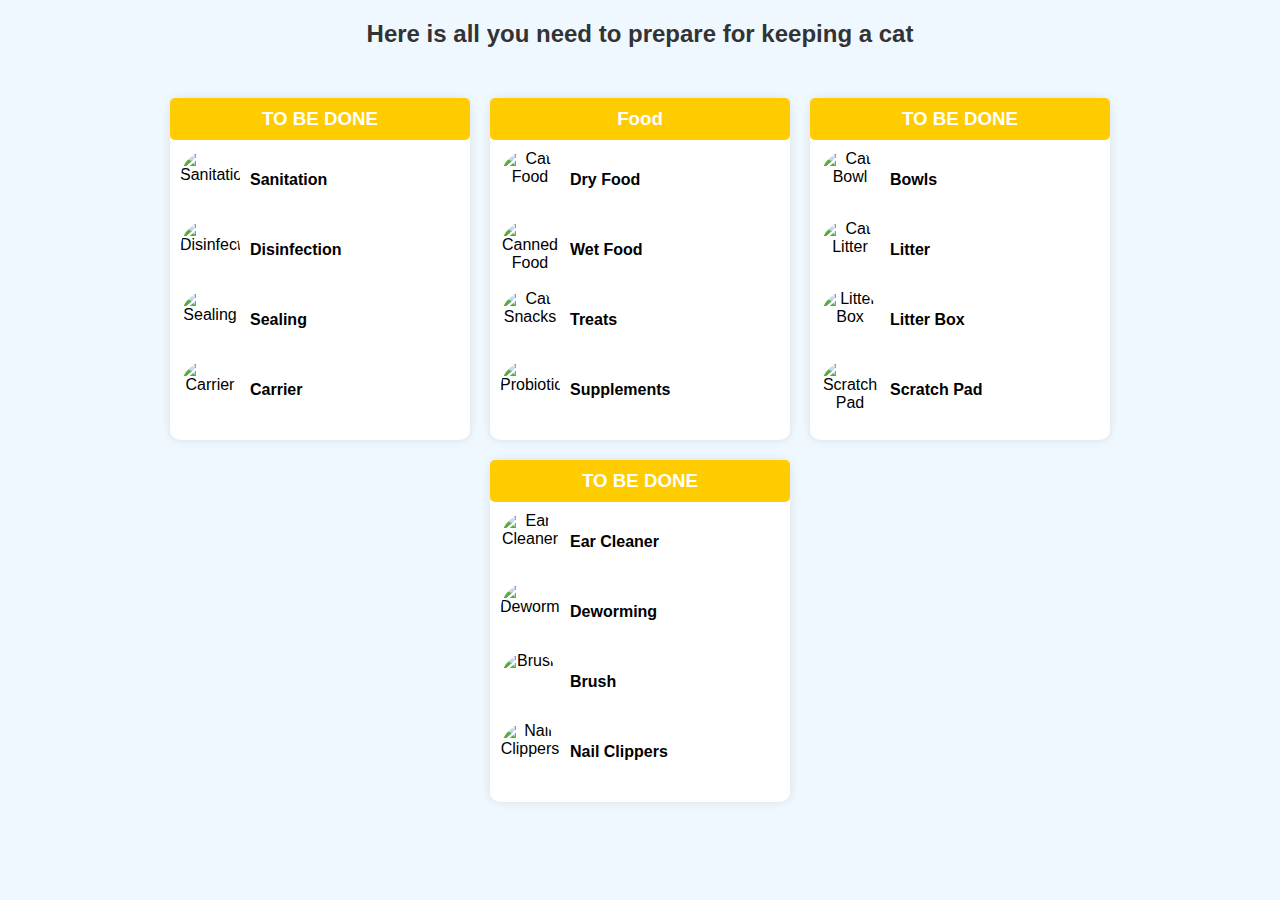
==== src/pages/prep-list.html @ 82d86612 "Create prep list page, create css for prep list" ====
<!doctype html>
<html lang="en-US">
<head>
    <meta charset="utf-8" />
    <meta name="viewport" content="width=device-width" />
    <meta name="author" content="Qianni Wang" />
    <meta name="description" content="A web to show Katrina's cute cats" />
    <title>Kat's Cats</title>
    <link rel="icon" href="favicon.ico" type="image/x-icon" />
    <link rel="stylesheet" href="../static/css/prep-list-style.css" />
</head>
<body>
    <h2>Here is all you need to prepare for keeping a cat</h2>
    <div class="container">
        <div class="section">
            <h3>TO BE DONE</h3>
            <div class="item"><img src="images/sanitation.png" alt="Sanitation"><span>Sanitation</span></div>
            <div class="item"><img src="images/disinfection.png" alt="Disinfection"><span>Disinfection</span></div>
            <div class="item"><img src="images/sealing.png" alt="Sealing"><span>Sealing</span></div>
            <div class="item"><img src="images/carrier.png" alt="Carrier"><span>Carrier</span></div>
        </div>
        <div class="section">
            <h3>Food</h3>
            <div class="item"><img src="images/cat-food.png" alt="Cat Food"><span>Dry Food</span></div>
            <div class="item"><img src="images/canned-food.png" alt="Canned Food"><span>Wet Food</span></div>
            <div class="item"><img src="images/cat-snacks.png" alt="Cat Snacks"><span>Treats</span></div>
            <div class="item"><img src="images/probiotics.png" alt="Probiotics"><span>Supplements</span></div>
        </div>
        <div class="section">
            <h3>TO BE DONE</h3>
            <div class="item"><img src="images/cat-bowl.png" alt="Cat Bowl"><span>Bowls</span></div>
            <div class="item"><img src="images/cat-litter.png" alt="Cat Litter"><span>Litter</span></div>
            <div class="item"><img src="images/litter-box.png" alt="Litter Box"><span>Litter Box</span></div>
            <div class="item"><img src="images/scratch-pad.png" alt="Scratch Pad"><span>Scratch Pad</span></div>
        </div>
        <div class="section">
            <h3>TO BE DONE</h3>
            <div class="item"><img src="images/ear-cleaner.png" alt="Ear Cleaner"><span>Ear Cleaner</span></div>
            <div class="item"><img src="images/deworming.png" alt="Deworming"><span>Deworming</span></div>
            <div class="item"><img src="images/brush.png" alt="Brush"><span>Brush</span></div>
            <div class="item"><img src="images/nail-clippers.png" alt="Nail Clippers"><span>Nail Clippers</span></div>
        </div>
    </div>
</body>
</html>
---- src/static/css/prep-list-style.css ----
body {
    font-family: Arial, sans-serif;
    background-color: #f0f8ff;
    margin: 0;
    padding: 0;
    text-align: center;
}

h2 {
    color: #333;
    margin-top: 20px;
}

.container {
    display: flex;
    flex-wrap: wrap;
    justify-content: center;
    padding: 20px;
}

.section {
    background-color: #fff;
    border-radius: 10px;
    box-shadow: 0 0 10px rgba(0, 0, 0, 0.1);
    margin: 10px;
    padding: 10px;
    width: 280px;
}

.section h3 {
    background-color: #ffcc00;
    border-radius: 5px;
    margin: -10px -10px 10px -10px;
    padding: 10px;
    color: #fff;
}

.item {
    display: flex;
    align-items: center;
    margin: 10px 0;
}

.item img {
    border-radius: 50%;
    height: 60px;
    margin-right: 10px;
    width: 60px;
}

.item span {
    font-size: 16px;
    font-weight: bold;
}
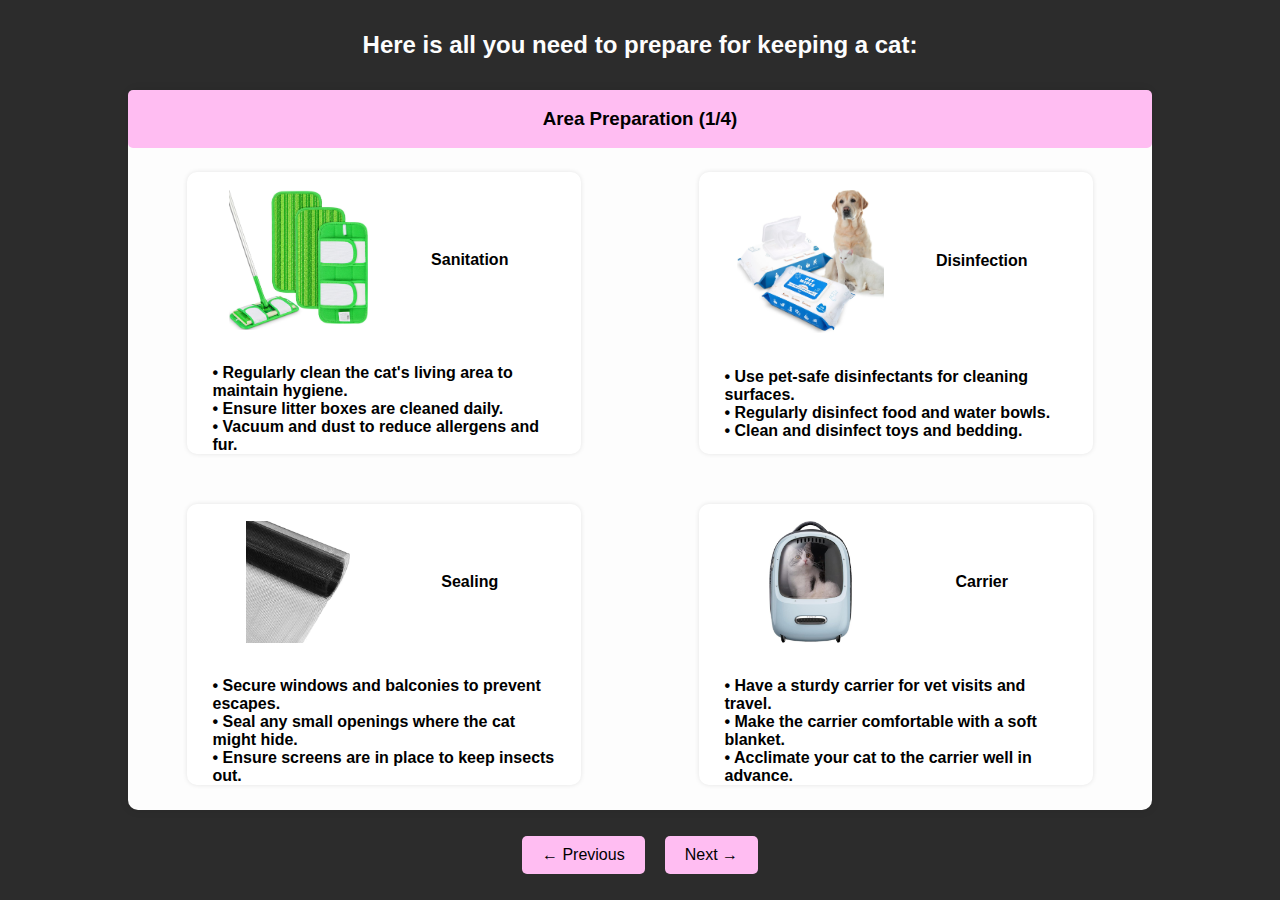
==== commit 6a08a6ce: "Changed Prep Page" ====
--- a/src/pages/prep-list.html
+++ b/src/pages/prep-list.html
@@ -2,7 +2,7 @@
 <html lang="en-US">
 <head>
     <meta charset="utf-8" />
-    <meta name="viewport" content="width=device-width" />
+    <meta name="viewport" content="width=device-width, initial-scale=1.0" />
     <meta name="author" content="Qianni Wang" />
     <meta name="description" content="A web to show Katrina's cute cats" />
     <title>Kat's Cats</title>
@@ -10,36 +10,212 @@
     <link rel="stylesheet" href="../static/css/prep-list-style.css" />
 </head>
 <body>
-    <h2>Here is all you need to prepare for keeping a cat</h2>
+    <h2 id="topLine">Here is all you need to prepare for keeping a cat:</h2>
     <div class="container">
-        <div class="section">
-            <h3>TO BE DONE</h3>
-            <div class="item"><img src="images/sanitation.png" alt="Sanitation"><span>Sanitation</span></div>
-            <div class="item"><img src="images/disinfection.png" alt="Disinfection"><span>Disinfection</span></div>
-            <div class="item"><img src="images/sealing.png" alt="Sealing"><span>Sealing</span></div>
-            <div class="item"><img src="images/carrier.png" alt="Carrier"><span>Carrier</span></div>
-        </div>
-        <div class="section">
-            <h3>Food</h3>
-            <div class="item"><img src="images/cat-food.png" alt="Cat Food"><span>Dry Food</span></div>
-            <div class="item"><img src="images/canned-food.png" alt="Canned Food"><span>Wet Food</span></div>
-            <div class="item"><img src="images/cat-snacks.png" alt="Cat Snacks"><span>Treats</span></div>
-            <div class="item"><img src="images/probiotics.png" alt="Probiotics"><span>Supplements</span></div>
-        </div>
-        <div class="section">
-            <h3>TO BE DONE</h3>
-            <div class="item"><img src="images/cat-bowl.png" alt="Cat Bowl"><span>Bowls</span></div>
-            <div class="item"><img src="images/cat-litter.png" alt="Cat Litter"><span>Litter</span></div>
-            <div class="item"><img src="images/litter-box.png" alt="Litter Box"><span>Litter Box</span></div>
-            <div class="item"><img src="images/scratch-pad.png" alt="Scratch Pad"><span>Scratch Pad</span></div>
-        </div>
-        <div class="section">
-            <h3>TO BE DONE</h3>
-            <div class="item"><img src="images/ear-cleaner.png" alt="Ear Cleaner"><span>Ear Cleaner</span></div>
-            <div class="item"><img src="images/deworming.png" alt="Deworming"><span>Deworming</span></div>
-            <div class="item"><img src="images/brush.png" alt="Brush"><span>Brush</span></div>
-            <div class="item"><img src="images/nail-clippers.png" alt="Nail Clippers"><span>Nail Clippers</span></div>
+        <div class="sections-wrapper">
+            <div class="section">
+                <h3>Area Preparation (1/4)</h3>
+                <div class="items-grid">
+                    <div class="item">
+                        <div class="item-top">
+                            <div class="itemImage" alt="Sanitation" style="background: url('../static/images/prep-list/cleaning.jpg') no-repeat center center; background-size: cover;"></div>
+                            <span>Sanitation</span>
+                        </div>
+                        <span class="item-bottom">
+                            • Regularly clean the cat's living area to maintain hygiene.<br>
+                            • Ensure litter boxes are cleaned daily.<br>
+                            • Vacuum and dust to reduce allergens and fur.
+                        </span>
+                    </div>
+                    <div class="item">
+                        <div class="item-top">
+                            <div class="itemImage" alt="Disinfection" style="background: url('../static/images/prep-list/pet-wipes.jpg') no-repeat center center; background-size: cover;"></div>
+                            <span>Disinfection</span>
+                        </div>
+                        <span class="item-bottom">
+                            • Use pet-safe disinfectants for cleaning surfaces.<br>
+                            • Regularly disinfect food and water bowls.<br>
+                            • Clean and disinfect toys and bedding.
+                        </span>
+                    </div>
+                    <div class="item">
+                        <div class="item-top">
+                            <div class="itemImage" alt="Sealing" style="background: url('../static/images/prep-list/fly-screen.png') no-repeat center center; background-size: cover;"></div>
+                            <span>Sealing</span>
+                        </div>
+                        <span class="item-bottom">
+                            • Secure windows and balconies to prevent escapes.<br>
+                            • Seal any small openings where the cat might hide.<br>
+                            • Ensure screens are in place to keep insects out.
+                        </span>
+                    </div>
+                    <div class="item">
+                        <div class="item-top">
+                            <div class="itemImage" alt="Carrier" style="background: url('../static/images/prep-list/carrier.jpg') no-repeat center center; background-size: cover;"></div>
+                            <span>Carrier</span>
+                        </div>
+                        <span class="item-bottom">
+                            • Have a sturdy carrier for vet visits and travel.<br>
+                            • Make the carrier comfortable with a soft blanket.<br>
+                            • Acclimate your cat to the carrier well in advance.
+                        </span>
+                    </div>
+                </div>
+            </div>
+            <div class="section">
+                <h3>Food (2/4)</h3>
+                <div class="items-grid">
+                    <div class="item">
+                        <div class="item-top">
+                            <div class="itemImage" alt="Cat Food" style="background: url('../static/images/prep-list/dry-food.jpg') no-repeat center center; background-size: cover;"></div>
+                            <span>Dry Food</span>
+                        </div>
+                        <span class="item-bottom">
+                            • Provide high-quality dry food for daily nutrition.<br>
+                            • Ensure fresh dry food is available at all times.<br>
+                            • Monitor portion sizes to avoid overfeeding.
+                        </span>
+                    </div>
+                    <div class="item">
+                        <div class="item-top">
+                            <div class="itemImage" alt="Canned Food" style="background: url('../static/images/prep-list/canned-food.jpg') no-repeat center center; background-size: cover;"></div>
+                            <span>Wet Food</span>
+                        </div>
+                        <span class="item-bottom">
+                            • Include wet food for variety and hydration.<br>
+                            • Serve wet food in clean bowls, and refrigerate leftovers.<br>
+                            • Gradually introduce new wet food to avoid digestive issues.
+                        </span>
+                    </div>
+                    <div class="item">
+                        <div class="item-top">
+                            <div class="itemImage" alt="Cat Snacks" style="background: url('../static/images/prep-list/treats.jpg') no-repeat center center; background-size: cover;"></div>
+                            <span>Treats</span>
+                        </div>
+                        <span class="item-bottom">
+                            • Use treats for training and positive reinforcement.<br>
+                            • Choose healthy treats without too many additives.<br>
+                            • Limit treats to avoid excessive calorie intake.
+                        </span>
+                    </div>
+                    <div class="item">
+                        <div class="item-top">
+                            <div class="itemImage" alt="Probiotics" style="background: url('../static/images/prep-list/supplements.jpg') no-repeat center center; background-size: cover;"></div>
+                            <span>Supplements</span>
+                        </div>
+                        <span class="item-bottom">
+                            • Provide supplements as needed for health conditions.<br>
+                            • Consult with your vet before giving new supplements.<br>
+                            • Use supplements to support coat, digestion, and joint health.
+                        </span>
+                    </div>
+                </div>
+            </div>
+            <div class="section">
+                <h3>Environment (3/4)</h3>
+                <div class="items-grid">
+                    <div class="item">
+                        <div class="item-top">
+                            <div class="itemImage" alt="Cat Bowl" style="background: url('../static/images/prep-list/pet-fountain.jpg') no-repeat center center; background-size: cover;"></div>
+                            <span>Bowls</span>
+                        </div>
+                        <span class="item-bottom">
+                            • Provide clean, fresh water daily using bowls or a fountain.<br>
+                            • Use separate bowls for food and water.<br>
+                            • Choose stainless steel or ceramic bowls for hygiene.
+                        </span>
+                    </div>
+                    <div class="item">
+                        <div class="item-top">
+                            <div class="itemImage" alt="Cat Litter" style="background: url('../static/images/prep-list/cat-litter.jpg') no-repeat center center; background-size: cover;"></div>
+                            <span>Litter</span>
+                        </div>
+                        <span class="item-bottom">
+                            • Use clumping or non-clumping litter based on preference.<br>
+                            • Maintain multiple litter boxes in multi-cat households.<br>
+                            • Keep litter boxes in quiet, accessible locations.
+                        </span>
+                    </div>
+                    <div class="item">
+                        <div class="item-top">
+                            <div class="itemImage" alt="Litter Box" style="background: url('../static/images/prep-list/litter-box.jpg') no-repeat center center; background-size: cover;"></div>
+                            <span>Litter Box</span>
+                        </div>
+                        <span class="item-bottom">
+                            • Clean litter boxes daily to reduce odors.<br>
+                            • Provide one litter box per cat, plus one extra.<br>
+                            • Use unscented litter to avoid deterring the cat.
+                        </span>
+                    </div>
+                    <div class="item">
+                        <div class="item-top">
+                            <div class="itemImage" alt="Scratch Pad" style="background: url('../static/images/prep-list/cat-tree.jpg') no-repeat center center; background-size: cover;"></div>
+                            <span>Scratch Pad</span>
+                        </div>
+                        <span class="item-bottom">
+                            • Provide scratching posts to protect furniture.<br>
+                            • Choose sturdy, tall posts for full-body stretching.<br>
+                            • Use catnip or toys to encourage scratching on posts.
+                        </span>
+                    </div>
+                </div>
+            </div>
+            <div class="section">
+                <h3>Health (4/4)</h3>
+                <div class="items-grid">
+                    <div class="item">
+                        <div class="item-top">
+                            <div class="itemImage" alt="Ear Cleaner" style="background: url('../static/images/prep-list/ear-cleaner.jpg') no-repeat center center; background-size: cover;"></div>
+                            <span>Ear Cleaner</span>
+                        </div>
+                        <span class="item-bottom">
+                            • Regularly clean your cat’s ears to prevent infections.<br>
+                            • Use vet-recommended ear cleaners.<br>
+                            • Be gentle and avoid inserting anything into the ear canal.
+                        </span>
+                    </div>
+                    <div class="item">
+                        <div class="item-top">
+                            <div class="itemImage" alt="Deworming" style="background: url('../static/images/prep-list/dewormer.jpg') no-repeat center center; background-size: cover;"></div>
+                            <span>Deworming</span>
+                        </div>
+                        <span class="item-bottom">
+                            • Deworm your cat regularly as per vet’s advice.<br>
+                            • Use prescription dewormers for effectiveness.<br>
+                            • Monitor for signs of parasites and consult your vet.
+                        </span>
+                    </div>
+                    <div class="item">
+                        <div class="item-top">
+                            <div class="itemImage" alt="Brush" style="background: url('../static/images/prep-list/brush.jpg') no-repeat center center; background-size: cover;"></div>
+                            <span>Brush</span>
+                        </div>
+                        <span class="item-bottom">
+                            • Brush your cat regularly to prevent matting and reduce shedding.<br>
+                            • Use brushes suitable for your cat’s fur type.<br>
+                            • Be gentle to avoid irritating your cat’s skin.
+                        </span>
+                    </div>
+                    <div class="item">
+                        <div class="item-top">
+                            <div class="itemImage" alt="Nail Clippers" style="background: url('../static/images/prep-list/nail-clippers.jpg') no-repeat center center; background-size: cover;"></div>
+                            <span>Nail Clippers</span>
+                        </div>
+                        <span class="item-bottom">
+                            • Trim your cat’s nails regularly to prevent overgrowth.<br>
+                            • Use cat-specific nail clippers for safety.<br>
+                            • Be cautious to avoid cutting the quick, which can cause pain.
+                        </span>
+                    </div>
+                </div>
+            </div>
         </div>
     </div>
+    <div class="navigation">
+        <button id="prev">&larr; Previous</button>
+        <button id="next">Next &rarr;</button>
+    </div>
+
+    <script src="../static/js/prep-list.js"></script>
 </body>
 </html>
--- a/src/static/css/prep-list-style.css
+++ b/src/static/css/prep-list-style.css
@@ -1,54 +1,151 @@
+#topLine {
+    height: 10vh;
+    margin: 0;
+    display: flex;
+    align-items: center;
+    justify-content: center;
+}
+
+.sections-wrapper {
+    height: 80vh;
+}
+
+.navigation {
+    height: 10vh;
+    margin: 0;
+    display: flex;
+    justify-content: center;
+    align-items: center;
+}
+
 body {
     font-family: Arial, sans-serif;
-    background-color: #f0f8ff;
+    background-color: #2c2c2c;
     margin: 0;
     padding: 0;
     text-align: center;
+    overflow-x: hidden;
 }
 
 h2 {
-    color: #333;
-    margin-top: 20px;
+    color: #fdfdfd;
 }
 
 .container {
+    width: 400%;
+    position: relative;
+    height: 80vh;
+}
+
+.sections-wrapper {
     display: flex;
-    flex-wrap: wrap;
-    justify-content: center;
-    padding: 20px;
+    transition: transform 0.5s ease;
 }
 
 .section {
-    background-color: #fff;
+    background-color: #fdfdfd;
     border-radius: 10px;
     box-shadow: 0 0 10px rgba(0, 0, 0, 0.1);
-    margin: 10px;
-    padding: 10px;
-    width: 280px;
+    width: 20%;
+    margin-left: 2.5%;
+    margin-right: 2.5%;
+    height: 100%;
 }
 
 .section h3 {
-    background-color: #ffcc00;
+    background-color: #FFBDF2;
     border-radius: 5px;
-    margin: -10px -10px 10px -10px;
-    padding: 10px;
-    color: #fff;
+    margin: 0;
+    color: #000;
+    height: 8%;
+    align-items: center;
+    justify-content: center;
+    text-align: center;
+    display: flex;
 }
 
-.item {
-    display: flex;
-    align-items: center;
-    margin: 10px 0;
+.navigation button {
+    background-color: #FFBDF2;
+    border: none;
+    border-radius: 5px;
+    color: #000;
+    cursor: pointer;
+    font-size: 16px;
+    margin: 0 10px;
+    padding: 10px 20px;
 }
 
-.item img {
-    border-radius: 50%;
-    height: 60px;
-    margin-right: 10px;
-    width: 60px;
+.navigation button:hover {
+    background-color: #FF99E6;
+}
+
+.items-grid {
+    display: grid;
+    grid-template-columns: repeat(2, 1fr);
+    grid-template-rows: repeat(2, 1fr);
+    gap: 0;
+    height: calc(100% - 8%); /* Adjust height for section title and padding */
+    align-items: center;
+    align-content: center;
+    justify-content: center;
+    justify-items: center;
 }
 
 .item span {
     font-size: 16px;
     font-weight: bold;
 }
+
+.item {
+    display: flex;
+    align-items: center;
+    justify-content: center;
+    flex-direction: column;
+    padding-left: 5%;
+    padding-right: 5%;
+    border-radius: 10px;
+    background-color: #fff;
+    box-shadow: 0 0 5px rgba(0, 0, 0, 0.1);
+    width: 67%;
+    height: 85%;
+}
+
+.item span {
+    font-size: 16px;
+    font-weight: bold;
+}
+
+.item-top {
+    display: flex;
+    flex-direction: row;
+    align-items: center;
+    height: 100%;
+    width: 100%;
+    justify-content: center;
+    margin-top: 5%;
+    margin-bottom: 10%;
+}
+
+.item-top span {
+    display: flex;
+    justify-content: center;
+    align-items: center;
+}
+
+.item-top span {
+    width: 50%;
+}
+
+.item-bottom {
+    font-size: 14px; /* Adjust size for additional text */
+    height: 60%;
+    width: 100%;
+    text-align: left;
+}
+
+.itemImage {
+    position: relative;
+    width: 50%;
+    height: 100%;
+    background-size: contain !important;
+}
